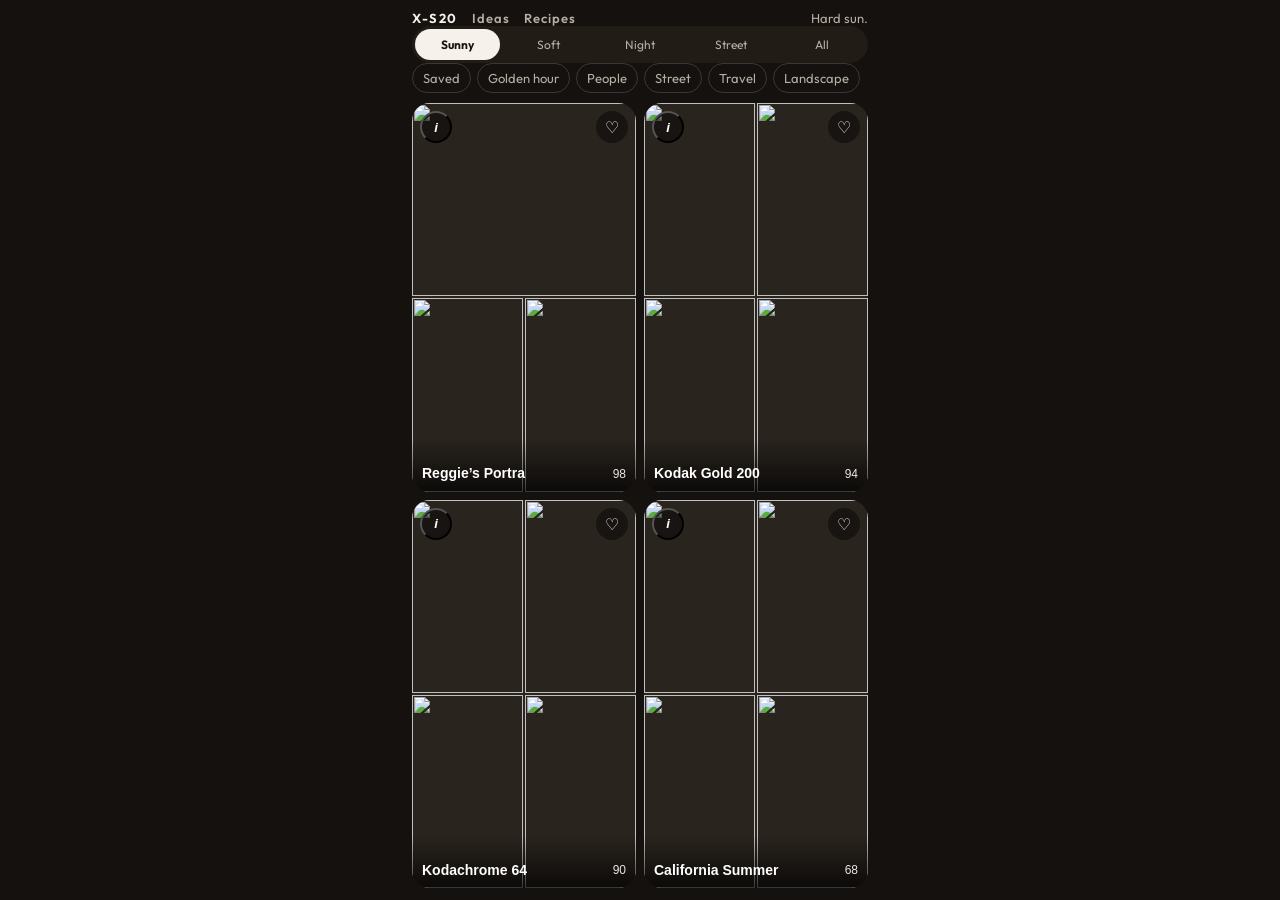
==== index.html @ 8814e7b0 "Fuji recipes site with park ideas, recipe groups, settings dashboard and exposure triangle Co-author" ====
<!DOCTYPE html>
<html lang="en">
<head>
  <meta charset="utf-8">
  <meta name="viewport" content="width=device-width, initial-scale=1, viewport-fit=cover">
  <meta name="theme-color" content="#14110e">
  <title>X-S20 backups</title>
  <link rel="preconnect" href="https://fonts.googleapis.com">
  <link rel="preconnect" href="https://fonts.gstatic.com" crossorigin>
  <link href="https://fonts.googleapis.com/css2?family=Outfit:wght@420;580;680&display=swap" rel="stylesheet">
  <link rel="stylesheet" href="styles.css">
</head>
<body>
  <div class="app">
    <header>
      <div class="bar">
        <div class="brand-row">
          <p class="brand"><a href="/">X-S20</a></p>
          <a class="to-ideas" href="/ideas">Ideas</a>
          <a class="to-ideas" href="/recipes/">Recipes</a>
        </div>
        <p class="hint" id="hint"></p>
      </div>
      <div class="segments" id="backups" role="tablist"></div>
      <div class="chips" id="filters"></div>
    </header>
    <div class="stage" id="stage"></div>
  </div>

  <dialog id="sheet">
    <form method="dialog" class="sheet">
      <div id="sheet-body"></div>
    </form>
  </dialog>

  <dialog id="pop">
    <form method="dialog" class="pop">
      <div id="pop-body"></div>
    </form>
  </dialog>

  <script src="data.js"></script>
  <script src="/likes.js?v=2"></script>
  <script src="/ideas/fuji-triangle.js?v=1"></script>
  <script src="/ideas/fuji-settings.js?v=6"></script>
  <script src="app.js"></script>
</body>
</html>
---- styles.css ----
:root {
  --ink: #f6f1ea;
  --muted: #b7aea4;
  --bg: #14110e;
  --line: rgba(255, 255, 255, 0.16);
}

* { box-sizing: border-box; }
html, body {
  margin: 0;
  height: 100%;
  background: var(--bg);
  color: var(--ink);
  font-family: Outfit, sans-serif;
  overflow: hidden;
}

.app {
  height: 100dvh;
  display: flex;
  flex-direction: column;
  padding:
    calc(10px + env(safe-area-inset-top))
    12px
    calc(12px + env(safe-area-inset-bottom));
  gap: 10px;
}

.bar { display: flex; justify-content: space-between; align-items: baseline; gap: 12px; }
.brand-row { display: flex; align-items: baseline; gap: 14px; min-width: 0; }
.brand {
  margin: 0;
  font-weight: 680;
  letter-spacing: 0.12em;
  font-size: 13px;
}
.brand a, .to-ideas { color: inherit; text-decoration: none; }
.to-ideas {
  color: var(--muted);
  font-size: 13px;
  font-weight: 580;
  letter-spacing: 0.08em;
}
.hint {
  margin: 0;
  color: var(--muted);
  font-size: 13px;
  text-align: right;
  min-width: 0;
}

.segments, .chips { display: flex; gap: 6px; }
.segments { background: #221c17; border-radius: 999px; padding: 3px; }
.segments button, .chips button, .heart, .close {
  font: inherit;
  color: inherit;
  cursor: pointer;
  border: 0;
}
.segments button {
  flex: 1 1 0;
  min-width: 0;
  background: transparent;
  border-radius: 999px;
  padding: 8px 0;
  font-size: 12px;
  color: var(--muted);
}
.segments button[aria-pressed="true"] {
  background: var(--ink);
  color: #1a140f;
  font-weight: 680;
}

.chips { flex-wrap: wrap; overflow: hidden; }
.chips button {
  background: transparent;
  border: 1px solid var(--line);
  border-radius: 999px;
  padding: 6px 10px;
  color: var(--muted);
  font-size: 13px;
}
.chips button[aria-pressed="true"] {
  background: var(--ink);
  color: #1a140f;
  border-color: var(--ink);
}

.stage {
  flex: 1;
  min-height: 0;
  display: grid;
  grid-template-columns: 1fr 1fr;
  grid-template-rows: 1fr 1fr;
  gap: 8px;
}
.stage.is-all {
  overflow-y: auto;
  grid-template-rows: none;
  grid-auto-rows: 280px;
  align-content: start;
  padding-bottom: 8px;
}
.shot {
  position: relative;
  margin: 0;
  height: 100%;
  min-height: 0;
  border-radius: 18px;
  overflow: hidden;
  background: #2a241e;
}
.shot-hit {
  position: absolute;
  inset: 0;
  padding: 0;
  border: 0;
  background: none;
  color: white;
  cursor: pointer;
  text-align: left;
}
.frames {
  position: absolute;
  inset: 0;
  display: grid;
  grid-template-columns: 1fr 1fr;
  grid-template-rows: 1fr 1fr;
  gap: 2px;
}
.frames.three img:first-child { grid-column: 1 / -1; }
.frames img {
  width: 100%;
  height: 100%;
  object-fit: cover;
  display: block;
}
.cap {
  position: absolute;
  left: 0;
  right: 0;
  bottom: 0;
  display: flex;
  justify-content: space-between;
  align-items: flex-end;
  gap: 8px;
  padding: 28px 10px 10px;
  background: linear-gradient(transparent, rgba(0, 0, 0, 0.72));
}
.cap { z-index: 1; align-items: center; }
.cap strong {
  flex: 1;
  min-width: 0;
  font-size: 14px;
  font-weight: 680;
  line-height: 1.1;
  white-space: nowrap;
  overflow: hidden;
  text-overflow: ellipsis;
}
.cap em { font-style: normal; font-size: 12px; opacity: 0.9; flex: 0 0 auto; }
.heart {
  position: absolute;
  z-index: 2;
  top: 8px;
  right: 8px;
  width: 32px;
  height: 32px;
  padding: 0;
  display: grid;
  place-items: center;
  line-height: 1;
  border-radius: 999px;
  background: rgba(0, 0, 0, 0.45);
  color: white;
}
.heart[aria-pressed="true"] { background: #e7d7c3; color: #1a140f; }
.info {
  position: absolute;
  z-index: 2;
  top: 8px;
  left: 8px;
  width: 32px;
  height: 32px;
  padding: 0;
  display: grid;
  place-items: center;
  border-radius: 999px;
  background: rgba(0, 0, 0, 0.45);
  color: white;
  font-weight: 680;
  font-style: italic;
}
#pop {
  position: fixed;
  inset: auto 16px 16px;
  width: auto;
  height: auto;
  max-height: none;
  margin: 0;
  border: 0;
  border-radius: 20px;
  padding: 0;
  background: #f6f1ea;
  color: #1a140f;
}
#pop .pop { padding: 14px 14px 16px; }
#pop h2 { font-size: 20px; }
#pop h3 {
  margin: 10px 0 2px;
  font-size: 11px;
  letter-spacing: 0.08em;
  text-transform: uppercase;
  color: #6b5e54;
}
#pop p, #pop li { margin: 0; font-size: 14px; line-height: 1.35; }
#pop ul { margin: 0; padding-left: 18px; }
#pop li + li { margin-top: 4px; }
#pop section + section { margin-top: 4px; }

dialog {
  position: fixed;
  inset: 0;
  width: 100%;
  height: 100dvh;
  max-width: none;
  max-height: none;
  margin: 0;
  border: 0;
  padding: 0;
  background: #f6f1ea;
  color: #1a140f;
}
dialog::backdrop { background: rgba(0, 0, 0, 0.55); }
.sheet {
  height: 100dvh;
  overflow: hidden;
  display: flex;
  flex-direction: column;
  padding: calc(12px + env(safe-area-inset-top)) 12px calc(12px + env(safe-area-inset-bottom));
}
#sheet-body { flex: 1; min-height: 0; display: flex; flex-direction: column; gap: 8px; }
.photo { position: relative; flex: 1; min-height: 0; border-radius: 16px; overflow: hidden; }
.info.in-sheet { position: static; flex: 0 0 auto; background: #1a140f; }
.one { margin: 6px 0; font-size: 13px; }
.sheet-head { display: flex; align-items: center; justify-content: space-between; gap: 12px; }
.sheet-head h2 { margin: 0; font-size: 22px; line-height: 1.05; }
.sheet-head .meta { margin: 2px 0 0; }
.close {
  flex: 0 0 auto;
  background: #1a140f;
  color: #f6f1ea;
  border-radius: 999px;
  padding: 8px 14px;
}
.sheet h2 { margin: 0; font-size: 22px; line-height: 1; }
.sheet .meta { margin: 0; font-size: 12px; }
.sheet td:last-child { text-align: right; font-weight: 580; }
.swap {
  margin-top: 8px;
  align-self: flex-start;
  background: transparent;
  border: 1px solid #cfc3b6;
  border-radius: 999px;
  padding: 6px 10px;
  font: inherit;
}
.sheet .meta, .sheet p { color: #5c534c; }
.sheet table { width: 100%; border-collapse: collapse; }
.sheet table { flex: 0 0 auto; }
.sheet td { padding: 3px 0; border-bottom: 1px solid #e4d9cc; vertical-align: top; font-size: 13px; }
.sheet td:first-child { width: 46%; color: #6b5e54; }
.sheet a { color: #1a140f; }
.tags { display: flex; flex-wrap: wrap; gap: 4px; }
.tag {
  font-size: 11px;
  letter-spacing: 0.04em;
  text-transform: uppercase;
  border: 1px solid #e4d9cc;
  border-radius: 999px;
  padding: 2px 7px;
}

@media (min-width: 800px) {
  .app { width: min(480px, 100%); margin: 0 auto; }
}
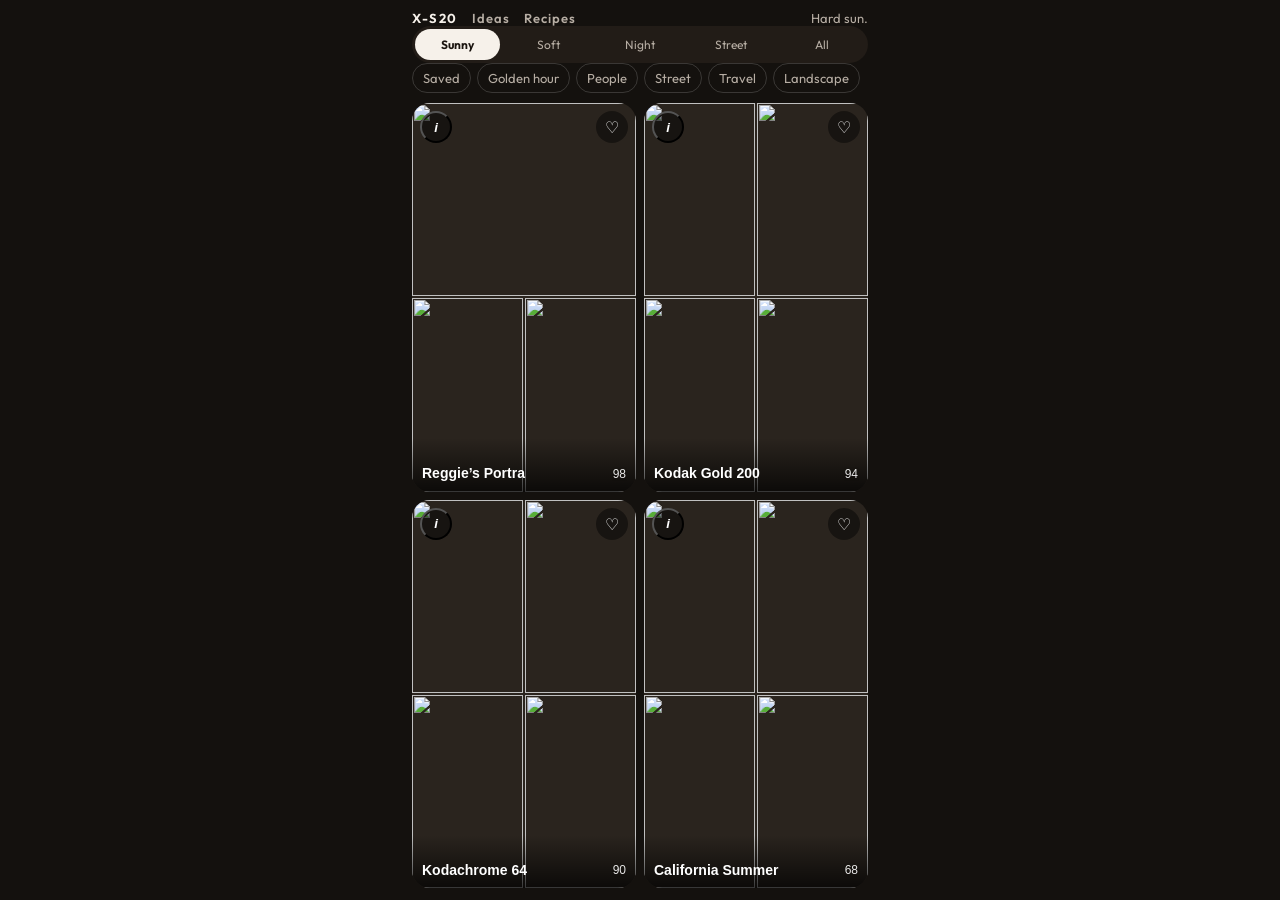
==== commit a3a66061: "Serve site from any base path for GitHub Pages Replace root-absolute URLs with relative links in HTM" ====
--- a/index.html
+++ b/index.html
@@ -4,6 +4,7 @@
   <meta charset="utf-8">
   <meta name="viewport" content="width=device-width, initial-scale=1, viewport-fit=cover">
   <meta name="theme-color" content="#14110e">
+  <link rel="icon" href="data:,">
   <title>X-S20 backups</title>
   <link rel="preconnect" href="https://fonts.googleapis.com">
   <link rel="preconnect" href="https://fonts.gstatic.com" crossorigin>
@@ -15,9 +16,9 @@
     <header>
       <div class="bar">
         <div class="brand-row">
-          <p class="brand"><a href="/">X-S20</a></p>
-          <a class="to-ideas" href="/ideas">Ideas</a>
-          <a class="to-ideas" href="/recipes/">Recipes</a>
+          <p class="brand"><a href="./">X-S20</a></p>
+          <a class="to-ideas" href="ideas/">Ideas</a>
+          <a class="to-ideas" href="recipes/">Recipes</a>
         </div>
         <p class="hint" id="hint"></p>
       </div>
@@ -40,9 +41,9 @@
   </dialog>
 
   <script src="data.js"></script>
-  <script src="/likes.js?v=2"></script>
-  <script src="/ideas/fuji-triangle.js?v=1"></script>
-  <script src="/ideas/fuji-settings.js?v=6"></script>
+  <script src="likes.js?v=2"></script>
+  <script src="ideas/fuji-triangle.js?v=1"></script>
+  <script src="ideas/fuji-settings.js?v=6"></script>
   <script src="app.js"></script>
 </body>
 </html>
